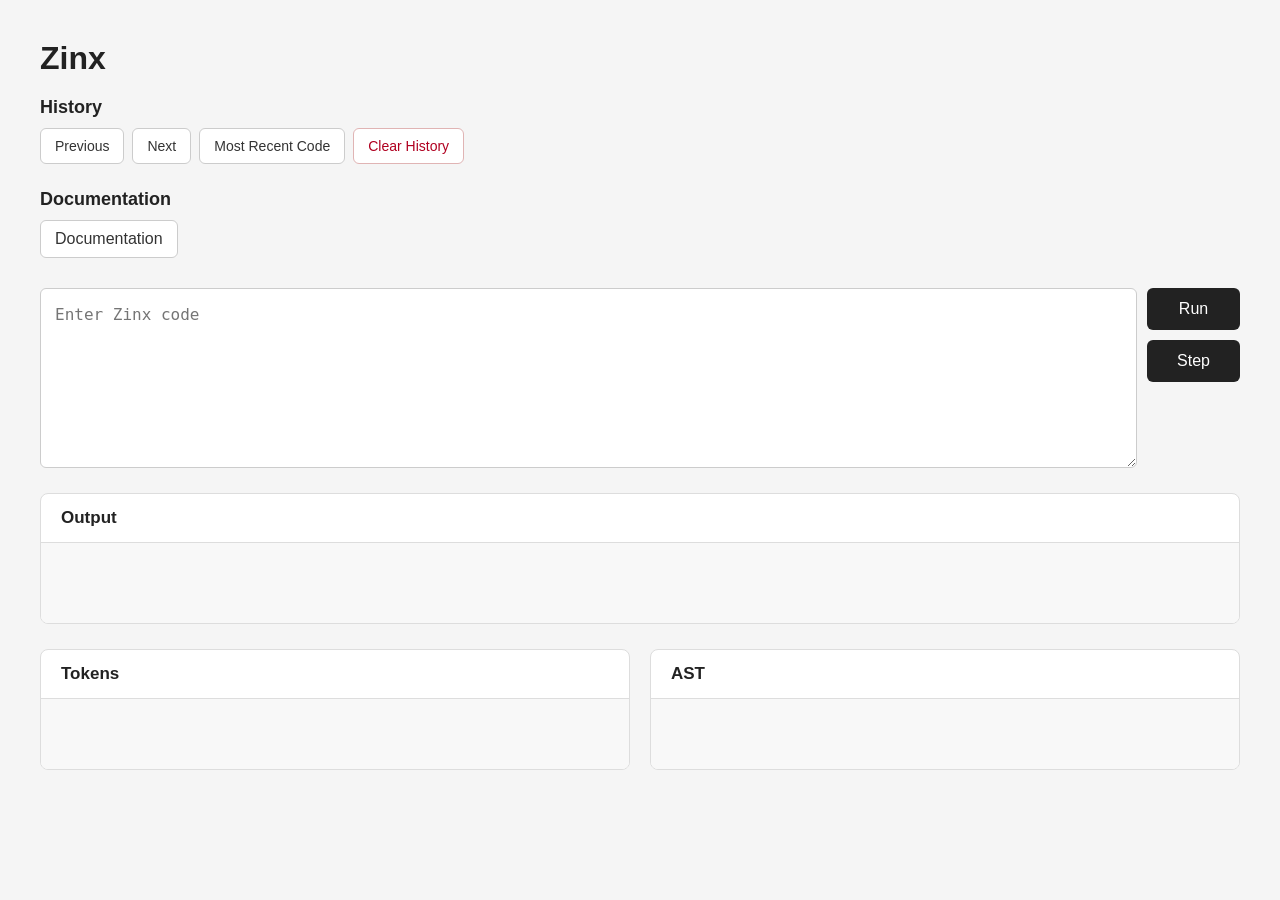
==== index.html @ 5d7acb90 "updated some ui" ====
<!DOCTYPE html>
<html lang="en">

<head>
    <meta charset="UTF-8">
    <meta name="viewport" content="width=device-width, initial-scale=1.0">
    <title>Zinx</title>

    <link rel="stylesheet" href="./style.css">
</head>

<body>

    <h1>Zinx</h1>

    <div class="toolbar-section">
        <h2>History</h2>

        <div class="history-buttons">
            <button id="prevButton">Previous</button>
            <button id="nextButton">Next</button>
            <button id="recentButton">Most Recent Code</button>
            <button id="deleteHis">Clear History</button>
        </div>
    </div>

    <div class="toolbar-section documentation-section">
        <h2>Documentation</h2>

        <a href="./docs.html" class="docs-link">
            Documentation
        </a>
    </div>
    <div class="editor">
        <textarea id="code" placeholder="Enter Zinx code"></textarea>

        <div class="editor-buttons">
            <button id="run">Run</button>
            <button id="step">Step</button>
        </div>
    </div>

    <div class="panel output-panel">
        <h2>Output</h2>
        <pre id="output"></pre>
    </div>

    <div class="debug-panels">

        <div class="panel">
            <h2>Tokens</h2>
            <pre id="tokens"></pre>
        </div>

        <div class="panel">
            <h2>AST</h2>
            <pre id="ast"></pre>
        </div>

    </div>

    </div>

    <script type="module" src="./app.js"></script>

</body>

</html>
---- style.css ----
/* 


* {
    box-sizing: border-box;
}

body {
    margin: 0;
    padding: 40px;
    font-family: Arial, sans-serif;
    background: #f5f5f5;
}

.container {
    max-width: 1200px;
    margin: 0 auto;
}

h1 {
    margin-bottom: 10px;
}

.docs-link {
    display: block;
    width: fit-content;
    margin-left: auto;
    margin-bottom: 25px;
    padding: 10px 16px;
    text-decoration: none;
    border: 1px solid #ccc;
    border-radius: 6px;
    color: #333;
    background: white;
}

.docs-link:hover {
    background: #eee;
}

.editor {
    display: flex;
    gap: 10px;
    margin-bottom: 25px;
}

#code {
    flex: 1;
    min-height: 50px;
    padding: 12px;
    font-family: monospace;
    font-size: 16px;
    border: 1px solid #ccc;
    border-radius: 6px;
}

#run {
    padding: 12px 30px;
    border: none;
    border-radius: 6px;
    cursor: pointer;
    font-size: 16px;
}

.panel {
    background: white;
    border: 1px solid #ddd;
    border-radius: 8px;
    overflow: hidden;
    margin-bottom: 20px;
}

.panel h2 {
    margin: 0;
    padding: 14px 20px;
    font-size: 17px;
    border-bottom: 1px solid #ddd;
}

.panel p,
.panel ul {
    margin: 18px 20px;
    line-height: 1.6;
}

.panel pre {
    margin: 18px 20px;
    padding: 14px;
    overflow: auto;
    font-family: monospace;
    font-size: 14px;
    line-height: 1.5;
    background: #f5f5f5;
    border-radius: 6px;
}

.output-panel {
    margin-bottom: 25px;
}

.output-panel pre {
    min-height: 60px;
}

.debug-panels {
    display: grid;
    grid-template-columns: 1fr 1fr;
    gap: 20px;
}

.docs-link + .editor {
    margin-top: 10px;
} */
* {
    box-sizing: border-box;
}

body {
    margin: 0;
    padding: 40px;
    font-family: Arial, sans-serif;
    background: #f5f5f5;
    color: #222;
}

.container {
    max-width: 1200px;
    margin: 0 auto;
}

/* ==================== HEADER ==================== */

h1 {
    margin: 0 0 20px;
    font-size: 32px;
}

/* ==================== TOOLBAR SECTIONS ==================== */

.toolbar-section {
    margin-bottom: 25px;
}

.toolbar-section h2 {
    margin: 0 0 10px;
    font-size: 18px;
    font-weight: 600;
}

.history-buttons {
    display: flex;
    gap: 8px;
    flex-wrap: wrap;
}

#prevButton,
#nextButton,
#recentButton,
#deleteHis {
    padding: 9px 14px;

    border: 1px solid #ccc;
    border-radius: 6px;

    background: white;
    color: #333;

    cursor: pointer;
    font-size: 14px;
}

#prevButton:hover,
#nextButton:hover,
#recentButton:hover,
#deleteHis:hover {
    background: #eee;
}

/* Clear history */

#deleteHis {
    color: #b00020;
    border-color: #e0b4b4;
}

#deleteHis:hover {
    background: #fff0f0;
}

/* ==================== DOCUMENTATION ==================== */

.documentation-section {
    padding-bottom: 5px;
}

.docs-link {
    display: inline-block;

    padding: 9px 14px;

    text-decoration: none;
    color: #333;

    background: white;
    border: 1px solid #ccc;
    border-radius: 6px;
}

.docs-link:hover {
    background: #eee;
}

/* ==================== EDITOR ==================== */

.editor {
    display: flex;
    gap: 10px;
    margin-bottom: 25px;
}

#code {
    flex: 1;

    min-height: 180px;
    resize: vertical;

    padding: 14px;

    font-family: monospace;
    font-size: 16px;
    line-height: 1.5;

    border: 1px solid #ccc;
    border-radius: 6px;

    background: white;
    color: #222;
}

#code:focus {
    outline: none;
    border-color: #888;
}
.editor-buttons {
    display: flex;
    flex-direction: column;
    gap: 10px;
    align-self: flex-start;
}

#run,
#step {
    padding: 12px 30px;

    border: none;
    border-radius: 6px;

    background: #222;
    color: white;

    cursor: pointer;
    font-size: 16px;
}

#run:hover,
#step:hover {
    background: #444;
}

/* ==================== PANELS ==================== */

.panel {
    background: white;

    border: 1px solid #ddd;
    border-radius: 8px;

    overflow: hidden;

    margin-bottom: 20px;
}

.panel h2 {
    margin: 0;

    padding: 14px 20px;

    font-size: 17px;
    font-weight: 600;

    border-bottom: 1px solid #ddd;
}

.panel pre {
    margin: 0;

    padding: 18px 20px;

    min-height: 70px;

    overflow: auto;

    font-family: monospace;
    font-size: 14px;
    line-height: 1.5;

    background: #f8f8f8;

    white-space: pre-wrap;
    overflow-wrap: break-word;
}

/* ==================== OUTPUT ==================== */

.output-panel {
    margin-bottom: 25px;
}

.output-panel pre {
    min-height: 80px;
}

/* ==================== TOKENS / AST ==================== */

.debug-panels {
    display: grid;

    grid-template-columns: 1fr 1fr;

    gap: 20px;
}

/* ==================== MOBILE ==================== */

@media (max-width: 700px) {

    body {
        padding: 20px;
    }

    .container {
        width: 100%;
    }

    .editor {
        flex-direction: column;
    }

    #code {
        min-height: 200px;
        width: 100%;
    }

    #run {
        width: 100%;
    }

    .debug-panels {
        grid-template-columns: 1fr;
    }

    #prevButton,
    #recentButton,
    #deleteHis {
        margin-bottom: 8px;
    }
}
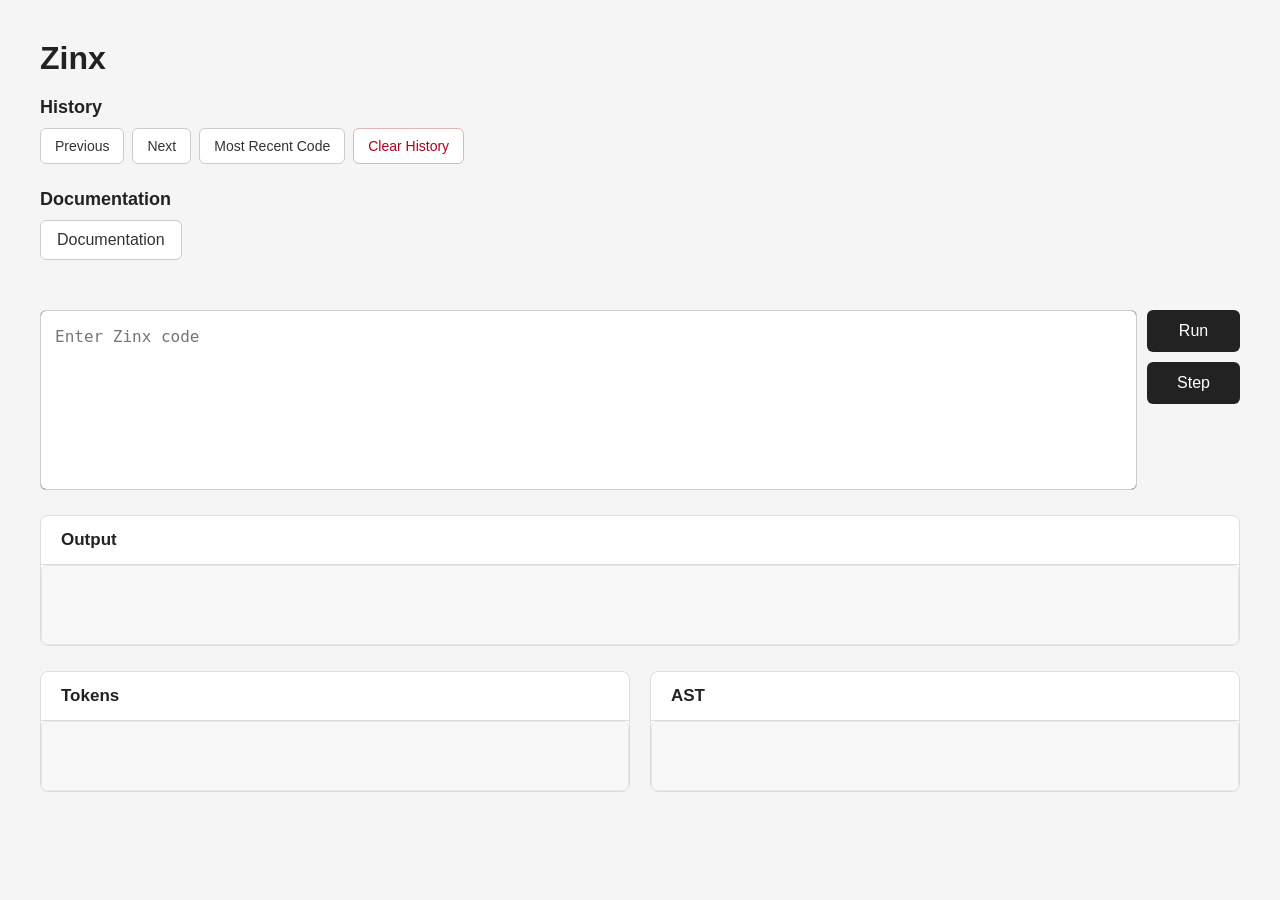
==== commit d4490135: "added syntax highlighting" ====
--- a/index.html
+++ b/index.html
@@ -31,13 +31,29 @@
             Documentation
         </a>
     </div>
-    <div class="editor">
+    <!-- <div class="editor">
         <textarea id="code" placeholder="Enter Zinx code"></textarea>
 
         <div class="editor-buttons">
             <button id="run">Run</button>
             <button id="step">Step</button>
         </div>
+    </div> -->
+    <div class="editor">
+
+        <div class="code-editor">
+
+            <pre id="highlightedCode"></pre>
+
+            <textarea id="code" spellcheck="false" placeholder="Enter Zinx code"></textarea>
+
+        </div>
+
+        <div class="editor-buttons">
+            <button id="run">Run</button>
+            <button id="step">Step</button>
+        </div>
+
     </div>
 
     <div class="panel output-panel">
--- a/style.css
+++ b/style.css
@@ -1,116 +1,3 @@
-/* 
-
-
-* {
-    box-sizing: border-box;
-}
-
-body {
-    margin: 0;
-    padding: 40px;
-    font-family: Arial, sans-serif;
-    background: #f5f5f5;
-}
-
-.container {
-    max-width: 1200px;
-    margin: 0 auto;
-}
-
-h1 {
-    margin-bottom: 10px;
-}
-
-.docs-link {
-    display: block;
-    width: fit-content;
-    margin-left: auto;
-    margin-bottom: 25px;
-    padding: 10px 16px;
-    text-decoration: none;
-    border: 1px solid #ccc;
-    border-radius: 6px;
-    color: #333;
-    background: white;
-}
-
-.docs-link:hover {
-    background: #eee;
-}
-
-.editor {
-    display: flex;
-    gap: 10px;
-    margin-bottom: 25px;
-}
-
-#code {
-    flex: 1;
-    min-height: 50px;
-    padding: 12px;
-    font-family: monospace;
-    font-size: 16px;
-    border: 1px solid #ccc;
-    border-radius: 6px;
-}
-
-#run {
-    padding: 12px 30px;
-    border: none;
-    border-radius: 6px;
-    cursor: pointer;
-    font-size: 16px;
-}
-
-.panel {
-    background: white;
-    border: 1px solid #ddd;
-    border-radius: 8px;
-    overflow: hidden;
-    margin-bottom: 20px;
-}
-
-.panel h2 {
-    margin: 0;
-    padding: 14px 20px;
-    font-size: 17px;
-    border-bottom: 1px solid #ddd;
-}
-
-.panel p,
-.panel ul {
-    margin: 18px 20px;
-    line-height: 1.6;
-}
-
-.panel pre {
-    margin: 18px 20px;
-    padding: 14px;
-    overflow: auto;
-    font-family: monospace;
-    font-size: 14px;
-    line-height: 1.5;
-    background: #f5f5f5;
-    border-radius: 6px;
-}
-
-.output-panel {
-    margin-bottom: 25px;
-}
-
-.output-panel pre {
-    min-height: 60px;
-}
-
-.debug-panels {
-    display: grid;
-    grid-template-columns: 1fr 1fr;
-    gap: 20px;
-}
-
-.docs-link + .editor {
-    margin-top: 10px;
-} */
 * {
     box-sizing: border-box;
 }
@@ -176,8 +63,6 @@
     background: #eee;
 }
 
-/* Clear history */
-
 #deleteHis {
     color: #b00020;
     border-color: #e0b4b4;
@@ -189,14 +74,11 @@
 
 /* ==================== DOCUMENTATION ==================== */
 
-.documentation-section {
-    padding-bottom: 5px;
-}
-
 .docs-link {
     display: inline-block;
 
-    padding: 9px 14px;
+    padding: 10px 16px;
+    margin-bottom: 25px;
 
     text-decoration: none;
     color: #333;
@@ -208,6 +90,90 @@
 
 .docs-link:hover {
     background: #eee;
+}
+
+/* ==================== PANELS ==================== */
+
+.panel {
+    background: white;
+
+    border: 1px solid #ddd;
+    border-radius: 8px;
+
+    overflow: hidden;
+
+    margin-bottom: 25px;
+}
+
+.panel h2 {
+    margin: 0;
+
+    padding: 16px 24px;
+
+    font-size: 20px;
+    font-weight: 600;
+
+    border-bottom: 1px solid #ddd;
+}
+
+.panel h3 {
+    margin: 24px 28px 12px;
+
+    font-size: 17px;
+    font-weight: 600;
+}
+
+.panel p,
+.panel ul {
+    margin: 18px 28px;
+
+    line-height: 1.7;
+}
+
+.panel ul {
+    padding-left: 24px;
+}
+
+/* ==================== CODE EXAMPLES ==================== */
+
+.panel pre {
+    margin: 18px 28px;
+
+    padding: 16px 18px;
+
+    overflow-x: auto;
+
+    font-family: monospace;
+    font-size: 14px;
+    line-height: 1.7;
+
+    background: #f5f5f5;
+
+    border: 1px solid #e5e5e5;
+    border-radius: 6px;
+
+    white-space: pre-wrap;
+    overflow-wrap: break-word;
+}
+
+.panel code {
+    padding: 2px 5px;
+
+    font-family: monospace;
+    font-size: 0.95em;
+
+    background: #f0f0f0;
+
+    border-radius: 4px;
+}
+
+.panel pre code {
+    padding: 0;
+    background: transparent;
+}
+
+.panel pre:last-child {
+    white-space: pre;
 }
 
 /* ==================== EDITOR ==================== */
@@ -218,33 +184,123 @@
     margin-bottom: 25px;
 }
 
+/*
+    This is the actual editor area.
+
+    highlightedCode sits underneath.
+    textarea sits on top and handles typing.
+*/
+
+.code-editor {
+    position: relative;
+
+    flex: 1;
+
+    min-height: 180px;
+
+    overflow: hidden;
+
+    border: 1px solid #ccc;
+    border-radius: 6px;
+
+    background: #111;
+}
+
+#highlightedCode,
 #code {
-    flex: 1;
-
-    min-height: 180px;
-    resize: vertical;
-
+    position: absolute;
+
+    top: 0;
+    left: 0;
+
+    width: 100%;
+    height: 100%;
+
+    margin: 0;
     padding: 14px;
+
+    box-sizing: border-box;
 
     font-family: monospace;
     font-size: 16px;
     line-height: 1.5;
 
-    border: 1px solid #ccc;
-    border-radius: 6px;
+    white-space: pre-wrap;
+    overflow: auto;
+}
+
+/* Highlighted code underneath */
+
+#highlightedCode {
+    pointer-events: none;
+
+    color: #222;
 
     background: white;
-    color: #222;
-}
-
-#code:focus {
+}
+
+/* Actual textarea */
+
+#code {
+    resize: none;
+
+    border: none;
     outline: none;
+
+    background: transparent;
+
+    /*
+        Hide the textarea's text because
+        highlightedCode is displaying it.
+    */
+    color: transparent;
+
+    /*
+        Keep the cursor visible.
+    */
+    caret-color: #222;
+}
+
+#code::selection {
+    background: rgba(100, 150, 255, 0.3);
+}
+
+.code-editor:focus-within {
     border-color: #888;
 }
+
+/* ==================== SYNTAX HIGHLIGHTING ==================== */
+
+.keyword {
+    color: #8a2be2;
+    font-weight: 600;
+}
+
+.boolean {
+    color: #c05a00;
+}
+
+.operator {
+    color: #008000;
+}
+
+.number {
+    color: #0066cc;
+}
+
+.bracket {
+    color: #555;
+}
+
+/* ==================== EDITOR BUTTONS ==================== */
+
 .editor-buttons {
     display: flex;
+
     flex-direction: column;
+
     gap: 10px;
+
     align-self: flex-start;
 }
 
@@ -259,6 +315,7 @@
     color: white;
 
     cursor: pointer;
+
     font-size: 16px;
 }
 
@@ -346,12 +403,13 @@
         flex-direction: column;
     }
 
-    #code {
+    .code-editor {
         min-height: 200px;
         width: 100%;
     }
 
-    #run {
+    #run,
+    #step {
         width: 100%;
     }
 
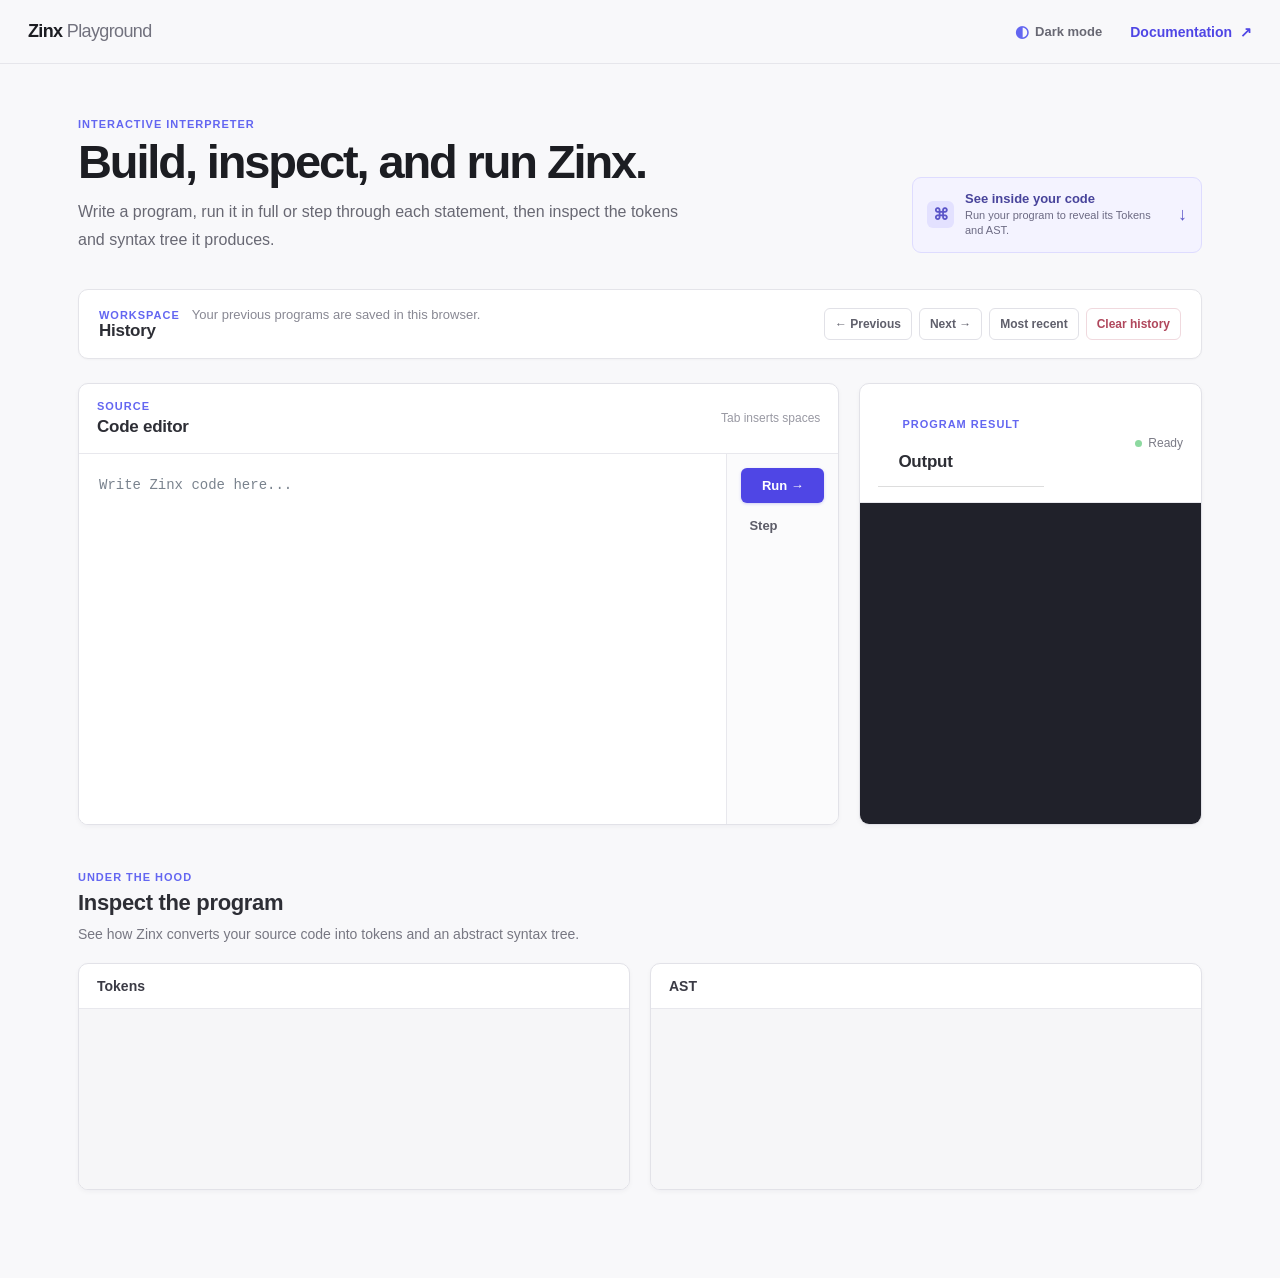
==== commit b5261cd3: "css changes" ====
--- a/index.html
+++ b/index.html
@@ -1,84 +1,106 @@
 <!DOCTYPE html>
 <html lang="en">
-
 <head>
     <meta charset="UTF-8">
     <meta name="viewport" content="width=device-width, initial-scale=1.0">
-    <title>Zinx</title>
-
+    <title>Zinx Playground</title>
     <link rel="stylesheet" href="./style.css">
 </head>
+<body class="app-page">
+    <header class="app-header">
+        <a class="app-brand" href="./index.html" aria-label="Zinx playground home">Zinx <span>Playground</span></a>
+        <div class="app-header-actions">
+            <button id="themeToggle" class="theme-toggle" type="button" aria-pressed="false">
+                <span class="theme-toggle-icon" aria-hidden="true">◐</span>
+                <span class="theme-toggle-label">Dark mode</span>
+            </button>
+            <a href="./docs.html" class="app-docs-link">Documentation <span aria-hidden="true">↗</span></a>
+        </div>
+    </header>
 
-<body>
+    <main class="app-shell">
+        <section class="app-intro">
+            <div>
+                <p class="app-kicker">Interactive interpreter</p>
+                <h1>Build, inspect, and run Zinx.</h1>
+                <p>Write a program, run it in full or step through each statement, then inspect the tokens and syntax tree it produces.</p>
+            </div>
+            <a class="app-top-insight" href="#inspect-title">
+                <span class="app-top-insight-icon" aria-hidden="true">⌘</span>
+                <span><strong>See inside your code</strong><small>Run your program to reveal its Tokens and AST.</small></span>
+                <span class="app-top-insight-arrow" aria-hidden="true">↓</span>
+            </a>
+        </section>
 
-    <h1>Zinx</h1>
+        <section class="app-history" aria-labelledby="history-title">
+            <div class="app-history-heading">
+                <div>
+                    <p class="app-section-eyebrow">Workspace</p>
+                    <h2 id="history-title">History</h2>
+                </div>
+                <p>Your previous programs are saved in this browser.</p>
+            </div>
+            <div class="history-buttons">
+                <button id="prevButton">← Previous</button>
+                <button id="nextButton">Next →</button>
+                <button id="recentButton">Most recent</button>
+                <button id="deleteHis">Clear history</button>
+            </div>
+        </section>
 
-    <div class="toolbar-section">
-        <h2>History</h2>
+        <div class="app-workspace">
+            <section class="app-editor-panel" aria-labelledby="editor-title">
+                <div class="app-panel-heading">
+                    <div>
+                        <p class="app-section-eyebrow">Source</p>
+                        <h2 id="editor-title">Code editor</h2>
+                    </div>
+                    <span class="app-editor-hint">Tab inserts spaces</span>
+                </div>
+                <div class="editor">
+                    <div class="code-editor">
+                        <pre id="highlightedCode" aria-hidden="true"></pre>
+                        <textarea id="code" spellcheck="false" placeholder="Write Zinx code here..."></textarea>
+                    </div>
+                    <div class="editor-buttons">
+                        <button id="run">Run <span aria-hidden="true">→</span></button>
+                        <button id="step">Step</button>
+                    </div>
+                </div>
+            </section>
 
-        <div class="history-buttons">
-            <button id="prevButton">Previous</button>
-            <button id="nextButton">Next</button>
-            <button id="recentButton">Most Recent Code</button>
-            <button id="deleteHis">Clear History</button>
-        </div>
-    </div>
-
-    <div class="toolbar-section documentation-section">
-        <h2>Documentation</h2>
-
-        <a href="./docs.html" class="docs-link">
-            Documentation
-        </a>
-    </div>
-    <!-- <div class="editor">
-        <textarea id="code" placeholder="Enter Zinx code"></textarea>
-
-        <div class="editor-buttons">
-            <button id="run">Run</button>
-            <button id="step">Step</button>
-        </div>
-    </div> -->
-    <div class="editor">
-
-        <div class="code-editor">
-
-            <pre id="highlightedCode"></pre>
-
-            <textarea id="code" spellcheck="false" placeholder="Enter Zinx code"></textarea>
-
+            <section class="panel output-panel" aria-labelledby="output-title">
+                <div class="app-panel-heading">
+                    <div>
+                        <p class="app-section-eyebrow">Program result</p>
+                        <h2 id="output-title">Output</h2>
+                    </div>
+                    <span class="app-status-dot">Ready</span>
+                </div>
+                <pre id="output" aria-live="polite"></pre>
+            </section>
         </div>
 
-        <div class="editor-buttons">
-            <button id="run">Run</button>
-            <button id="step">Step</button>
-        </div>
+        <section class="app-inspect" aria-labelledby="inspect-title">
+            <div class="app-inspect-heading">
+                <p class="app-section-eyebrow">Under the hood</p>
+                <h2 id="inspect-title">Inspect the program</h2>
+                <p>See how Zinx converts your source code into tokens and an abstract syntax tree.</p>
+            </div>
+            <div class="debug-panels">
+                <div class="panel">
+                    <h2>Tokens</h2>
+                    <pre id="tokens"></pre>
+                </div>
+                <div class="panel">
+                    <h2>AST</h2>
+                    <pre id="ast"></pre>
+                </div>
+            </div>
+        </section>
+    </main>
 
-    </div>
-
-    <div class="panel output-panel">
-        <h2>Output</h2>
-        <pre id="output"></pre>
-    </div>
-
-    <div class="debug-panels">
-
-        <div class="panel">
-            <h2>Tokens</h2>
-            <pre id="tokens"></pre>
-        </div>
-
-        <div class="panel">
-            <h2>AST</h2>
-            <pre id="ast"></pre>
-        </div>
-
-    </div>
-
-    </div>
-
+    <script src="./theme.js"></script>
     <script type="module" src="./app.js"></script>
-
 </body>
-
-</html>+</html>
--- a/style.css
+++ b/style.css
@@ -3,11 +3,14 @@
 }
 
 body {
-    margin: 0;
-    padding: 40px;
+    max-width: 1200px;
+    margin: 0 auto;
+    padding: 36px 32px 48px;
+
     font-family: Arial, sans-serif;
-    background: #f5f5f5;
-    color: #222;
+
+    background: #f6f7f9;
+    color: #20242a;
 }
 
 .container {
@@ -18,18 +21,22 @@
 /* ==================== HEADER ==================== */
 
 h1 {
-    margin: 0 0 20px;
+    margin: 0 0 24px;
+
     font-size: 32px;
-}
-
-/* ==================== TOOLBAR SECTIONS ==================== */
+    font-weight: 700;
+    letter-spacing: -0.02em;
+}
+
+/* ==================== TOOLBAR ==================== */
 
 .toolbar-section {
-    margin-bottom: 25px;
+    margin-bottom: 24px;
 }
 
 .toolbar-section h2 {
     margin: 0 0 10px;
+
     font-size: 18px;
     font-weight: 600;
 }
@@ -54,6 +61,8 @@
 
     cursor: pointer;
     font-size: 14px;
+
+    transition: background 0.15s ease;
 }
 
 #prevButton:hover,
@@ -84,127 +93,70 @@
     color: #333;
 
     background: white;
+
     border: 1px solid #ccc;
     border-radius: 6px;
+
+    transition: background 0.15s ease;
 }
 
 .docs-link:hover {
     background: #eee;
 }
 
-/* ==================== PANELS ==================== */
-
-.panel {
-    background: white;
-
-    border: 1px solid #ddd;
-    border-radius: 8px;
-
-    overflow: hidden;
-
-    margin-bottom: 25px;
-}
-
-.panel h2 {
-    margin: 0;
-
-    padding: 16px 24px;
-
-    font-size: 20px;
-    font-weight: 600;
-
-    border-bottom: 1px solid #ddd;
-}
-
-.panel h3 {
-    margin: 24px 28px 12px;
-
-    font-size: 17px;
-    font-weight: 600;
-}
-
-.panel p,
-.panel ul {
-    margin: 18px 28px;
-
-    line-height: 1.7;
-}
-
-.panel ul {
-    padding-left: 24px;
-}
-
-/* ==================== CODE EXAMPLES ==================== */
-
-.panel pre {
-    margin: 18px 28px;
-
-    padding: 16px 18px;
-
-    overflow-x: auto;
-
-    font-family: monospace;
-    font-size: 14px;
-    line-height: 1.7;
-
-    background: #f5f5f5;
-
-    border: 1px solid #e5e5e5;
-    border-radius: 6px;
-
-    white-space: pre-wrap;
-    overflow-wrap: break-word;
-}
-
-.panel code {
-    padding: 2px 5px;
-
-    font-family: monospace;
-    font-size: 0.95em;
-
-    background: #f0f0f0;
-
-    border-radius: 4px;
-}
-
-.panel pre code {
-    padding: 0;
-    background: transparent;
-}
-
-.panel pre:last-child {
-    white-space: pre;
-}
-
 /* ==================== EDITOR ==================== */
 
 .editor {
     display: flex;
-    gap: 10px;
+
+    gap: 12px;
+
     margin-bottom: 25px;
 }
-
-/*
-    This is the actual editor area.
-
-    highlightedCode sits underneath.
-    textarea sits on top and handles typing.
-*/
 
 .code-editor {
     position: relative;
 
     flex: 1;
-
-    min-height: 180px;
+    min-width: 0;
+
+    height: 300px;
+    min-height: 220px;
 
     overflow: hidden;
 
-    border: 1px solid #ccc;
-    border-radius: 6px;
-
-    background: #111;
-}
+    background: white;
+
+    border: 1px solid #cfd5dc;
+    border-radius: 8px;
+
+    box-shadow: 0 1px 2px rgba(24, 33, 43, 0.05);
+
+    transition:
+        border-color 0.15s ease,
+        box-shadow 0.15s ease;
+}
+
+.code-editor:focus-within {
+    border-color: #888;
+
+    box-shadow:
+        0 0 0 2px rgba(0, 0, 0, 0.05);
+}
+
+/*
+    Both layers must have identical:
+    - position
+    - dimensions
+    - padding
+    - font
+    - font size
+    - line height
+    - whitespace behavior
+
+    This keeps the highlighted text aligned
+    with the real textarea.
+*/
 
 #highlightedCode,
 #code {
@@ -219,77 +171,124 @@
     margin: 0;
     padding: 14px;
 
+    border: 0;
+
     box-sizing: border-box;
 
-    font-family: monospace;
-    font-size: 16px;
-    line-height: 1.5;
+    font-family:
+        "SFMono-Regular",
+        Consolas,
+        "Liberation Mono",
+        Menlo,
+        monospace;
+
+    font-size: 15px;
+
+    line-height: 1.6;
 
     white-space: pre-wrap;
+    overflow-wrap: break-word;
+    tab-size: 4;
+    scrollbar-gutter: stable;
+}
+
+/* ==================== HIGHLIGHTED CODE ==================== */
+
+/*
+    This is the visual layer.
+
+    It shows the syntax-highlighted version
+    of whatever the user typed.
+*/
+
+#highlightedCode {
+    z-index: 1;
+
+    /* It only follows the textarea's scroll position through JavaScript. */
+    overflow: hidden;
+
+    pointer-events: none;
+
+    background: white;
+
+    color: #222;
+}
+
+/* ==================== REAL TEXTAREA ==================== */
+
+/*
+    This is the actual input element.
+
+    It sits above the highlighted layer.
+*/
+
+#code {
+    z-index: 2;
+
+    resize: none;
+
+    /*
+        The textarea is the ONLY scrolling layer.
+    */
+
     overflow: auto;
-}
-
-/* Highlighted code underneath */
-
-#highlightedCode {
-    pointer-events: none;
-
-    color: #222;
-
-    background: white;
-}
-
-/* Actual textarea */
-
-#code {
-    resize: none;
-
-    border: none;
+
     outline: none;
 
     background: transparent;
 
     /*
-        Hide the textarea's text because
-        highlightedCode is displaying it.
+        The textarea receives all editing input, but its text stays transparent
+        so it does not cover the syntax-highlighted text in the layer below.
     */
+
     color: transparent;
 
     /*
         Keep the cursor visible.
     */
+
     caret-color: #222;
 }
+
+/* Keep the empty editor discoverable while typed text stays transparent. */
+#code::placeholder {
+    color: #7a838e;
+    opacity: 1;
+}
+
+/*
+    Highlight selected text.
+*/
 
 #code::selection {
     background: rgba(100, 150, 255, 0.3);
 }
 
-.code-editor:focus-within {
-    border-color: #888;
-}
-
 /* ==================== SYNTAX HIGHLIGHTING ==================== */
 
 .keyword {
-    color: #8a2be2;
-    font-weight: 600;
+    color: #7c3aed;
 }
 
 .boolean {
-    color: #c05a00;
+    color: #c2410c;
+}
+
+.string {
+    color: #b45309;
 }
 
 .operator {
-    color: #008000;
+    color: #15803d;
 }
 
 .number {
-    color: #0066cc;
+    color: #2563eb;
 }
 
 .bracket {
-    color: #555;
+    color: #666;
 }
 
 /* ==================== EDITOR BUTTONS ==================== */
@@ -306,7 +305,7 @@
 
 #run,
 #step {
-    padding: 12px 30px;
+    padding: 11px 28px;
 
     border: none;
     border-radius: 6px;
@@ -316,7 +315,12 @@
 
     cursor: pointer;
 
-    font-size: 16px;
+    font-size: 15px;
+    font-weight: 500;
+
+    transition:
+        background 0.15s ease,
+        transform 0.05s ease;
 }
 
 #run:hover,
@@ -324,17 +328,24 @@
     background: #444;
 }
 
+#run:active,
+#step:active {
+    transform: translateY(1px);
+}
+
 /* ==================== PANELS ==================== */
 
 .panel {
+    margin-bottom: 25px;
+
+    overflow: hidden;
+
     background: white;
 
-    border: 1px solid #ddd;
+    border: 1px solid #d9dee5;
     border-radius: 8px;
 
-    overflow: hidden;
-
-    margin-bottom: 20px;
+    box-shadow: 0 1px 2px rgba(24, 33, 43, 0.04);
 }
 
 .panel h2 {
@@ -348,6 +359,26 @@
     border-bottom: 1px solid #ddd;
 }
 
+.panel h3 {
+    margin: 22px 24px 10px;
+
+    font-size: 16px;
+    font-weight: 600;
+}
+
+.panel p,
+.panel ul {
+    margin: 16px 24px;
+
+    line-height: 1.7;
+}
+
+.panel ul {
+    padding-left: 24px;
+}
+
+/* ==================== PANEL CODE ==================== */
+
 .panel pre {
     margin: 0;
 
@@ -358,13 +389,34 @@
     overflow: auto;
 
     font-family: monospace;
+
     font-size: 14px;
+
     line-height: 1.5;
 
     background: #f8f8f8;
 
     white-space: pre-wrap;
+
     overflow-wrap: break-word;
+}
+
+.panel code {
+    padding: 2px 5px;
+
+    font-family: monospace;
+
+    font-size: 0.95em;
+
+    background: #f0f0f0;
+
+    border-radius: 4px;
+}
+
+.panel pre code {
+    padding: 0;
+
+    background: transparent;
 }
 
 /* ==================== OUTPUT ==================== */
@@ -375,6 +427,8 @@
 
 .output-panel pre {
     min-height: 80px;
+    max-height: 260px;
+    overflow-y: auto;
 }
 
 /* ==================== TOKENS / AST ==================== */
@@ -389,37 +443,339 @@
 
 /* ==================== MOBILE ==================== */
 
-@media (max-width: 700px) {
+@media (max-width: 860px) {
 
     body {
-        padding: 20px;
+        padding: 24px 20px 36px;
     }
 
     .container {
         width: 100%;
     }
 
+    /* ---------- Editor ---------- */
+
     .editor {
         flex-direction: column;
     }
 
     .code-editor {
-        min-height: 200px;
+        width: 100%;
+        height: clamp(220px, 42vh, 280px);
+        min-height: 220px;
+    }
+
+    /* ---------- Buttons ---------- */
+
+    .editor-buttons {
+        flex-direction: row;
+
         width: 100%;
     }
 
     #run,
     #step {
-        width: 100%;
-    }
+        flex: 1;
+    }
+
+    /* ---------- Debug panels ---------- */
 
     .debug-panels {
         grid-template-columns: 1fr;
     }
 
+    /* ---------- History ---------- */
+
     #prevButton,
+    #nextButton,
     #recentButton,
     #deleteHis {
         margin-bottom: 8px;
     }
-}+}
+
+@media (max-width: 480px) {
+
+    body {
+        padding: 20px 16px 28px;
+    }
+
+    h1 {
+        font-size: 28px;
+    }
+
+    .history-buttons > * {
+        flex: 1 1 calc(50% - 8px);
+    }
+
+    .code-editor {
+        height: 220px;
+    }
+}
+
+/* ==================== DOCUMENTATION PAGE ==================== */
+
+.docs-page { max-width: none; min-height: 100vh; padding: 0; background: #fbfbfc; color: #24262c; }
+.docs-header { position: sticky; top: 0; z-index: 10; display: flex; align-items: center; justify-content: space-between; height: 64px; padding: 0 max(28px, calc((100vw - 1280px) / 2)); border-bottom: 1px solid #e7e7eb; background: rgba(251, 251, 252, .94); backdrop-filter: blur(12px); }
+.docs-brand, .docs-back { text-decoration: none; }
+.docs-brand { color: #16171a; font-weight: 750; font-size: 18px; letter-spacing: -.03em; }
+.docs-brand span { color: #71717a; font-weight: 500; }
+.docs-back { color: #4f46e5; font-size: 14px; font-weight: 650; }
+.docs-back span { margin-left: 4px; }
+.docs-layout { display: grid; grid-template-columns: 235px minmax(0, 760px); gap: 74px; max-width: 1080px; margin: 0 auto; padding: 54px 28px 96px; }
+.docs-sidebar { position: sticky; top: 94px; align-self: start; }
+.docs-nav-label { margin: 0 0 8px; color: #a1a1aa; font-size: 11px; font-weight: 700; letter-spacing: .08em; text-transform: uppercase; }
+.docs-nav { display: grid; gap: 2px; margin: 0 0 27px; }
+.docs-nav a { padding: 7px 10px; border-radius: 6px; color: #62626e; text-decoration: none; font-size: 14px; }
+.docs-nav a:hover { color: #3730a3; background: #f0f0ff; }
+.docs-content { min-width: 0; }
+.docs-hero { padding: 12px 0 58px; border-bottom: 1px solid #e7e7eb; }
+.docs-kicker, .docs-section-heading > p { margin: 0; color: #6366f1; font-size: 12px; font-weight: 750; letter-spacing: .08em; text-transform: uppercase; }
+.docs-hero h1 { max-width: 600px; margin: 12px 0 18px; color: #19191d; font-size: clamp(37px, 5vw, 52px); line-height: 1.08; letter-spacing: -.045em; }
+.docs-hero > p:not(.docs-kicker) { max-width: 630px; margin: 0; color: #62626e; font-size: 17px; line-height: 1.7; }
+.docs-actions { display: flex; flex-wrap: wrap; gap: 12px; margin-top: 28px; }
+.docs-primary-action, .docs-secondary-action { padding: 10px 15px; border-radius: 7px; font-size: 14px; font-weight: 650; text-decoration: none; }
+.docs-primary-action { background: #4f46e5; color: #fff; box-shadow: 0 2px 5px rgba(79, 70, 229, .22); }
+.docs-primary-action:hover { background: #4338ca; }
+.docs-secondary-action { border: 1px solid #dedee5; color: #4b4b55; background: white; }
+.docs-secondary-action:hover { background: #f6f6f8; }
+.docs-section { padding: 55px 0; border-bottom: 1px solid #e7e7eb; scroll-margin-top: 84px; }
+.docs-section-heading { display: grid; grid-template-columns: 36px 1fr; gap: 12px; margin-bottom: 24px; }
+.docs-section-heading h2 { margin: -5px 0 8px; color: #202126; font-size: 26px; line-height: 1.2; letter-spacing: -.025em; }
+.docs-section-heading div > p, .docs-section > p { margin: 0; color: #62626e; line-height: 1.7; }
+.docs-section > p { margin-top: 20px; }
+.docs-section code { padding: 2px 5px; border-radius: 4px; background: #f0f0f3; color: #383842; font-family: "SFMono-Regular", Consolas, monospace; font-size: .9em; }
+.docs-example { overflow: hidden; border: 1px solid #e3e3e8; border-radius: 9px; background: #20212a; box-shadow: 0 2px 5px rgba(30, 30, 38, .06); }
+.docs-example-label { padding: 9px 14px; border-bottom: 1px solid #363742; color: #aaaab8; font: 700 11px/1 Arial, sans-serif; letter-spacing: .08em; text-transform: uppercase; }
+.docs-example pre { margin: 0; padding: 18px; overflow-x: auto; color: #e8e8ee; font: 14px/1.65 "SFMono-Regular", Consolas, monospace; }
+.docs-example pre code { padding: 0; background: transparent; color: inherit; font-size: inherit; }
+.docs-result { display: grid; gap: 7px; padding: 12px 18px; border-top: 1px solid #363742; background: #292a34; }
+.docs-result span { color: #aaaab8; font-size: 11px; font-weight: 700; letter-spacing: .08em; text-transform: uppercase; }
+.docs-result code { padding: 0; background: none; color: #b9f5cb; font: 14px/1.55 "SFMono-Regular", Consolas, monospace; white-space: pre-wrap; }
+.docs-table-wrap { overflow-x: auto; border: 1px solid #e2e2e7; border-radius: 8px; }
+.docs-table { width: 100%; border-collapse: collapse; font-size: 14px; }
+.docs-table th, .docs-table td { padding: 13px 15px; border-bottom: 1px solid #e7e7eb; text-align: left; vertical-align: top; line-height: 1.5; }
+.docs-table th { color: #595965; background: #f7f7f9; font-size: 12px; font-weight: 700; }
+.docs-table td { color: #62626e; }
+.docs-table td:first-child { color: #2f3037; font-weight: 650; }
+.docs-table tr:last-child td { border-bottom: 0; }
+.docs-callout { display: flex; gap: 12px; margin: 0 0 20px; padding: 13px 15px; border: 1px solid #dcdafe; border-radius: 8px; background: #f6f5ff; color: #5b5a74; font-size: 14px; line-height: 1.55; }
+.docs-callout strong { flex: none; color: #4f46a5; }
+.docs-error-grid, .docs-status-grid { display: grid; grid-template-columns: 1fr 1fr; gap: 16px; }
+.docs-error-grid > div, .docs-status-grid > div { padding: 18px; border: 1px solid #e3e3e8; border-radius: 8px; background: #fff; }
+.docs-error-grid h3, .docs-status-grid h3 { margin: 0 0 12px; color: #30303a; font-size: 14px; }
+.docs-error-grid pre { margin: 0; padding: 10px; overflow: auto; border-radius: 5px; background: #f5f5f7; }
+.docs-error-grid pre code { padding: 0; background: none; }
+.docs-error-grid p { margin: 10px 0 0; color: #777782; font-size: 13px; line-height: 1.55; }
+.docs-checklist, .docs-status-grid ul { margin: 0; padding-left: 20px; color: #5f5f6a; line-height: 1.85; }
+.docs-checklist li::marker, .docs-status-grid li::marker { color: #6366f1; }
+
+@media (max-width: 800px) {
+    .docs-header { padding: 0 20px; }
+    .docs-layout { display: block; padding: 36px 20px 70px; }
+    .docs-sidebar { position: static; display: flex; gap: 9px; margin: 0 0 38px; overflow-x: auto; padding-bottom: 8px; }
+    .docs-nav-label { display: none; }
+    .docs-nav { display: flex; flex: none; gap: 5px; margin: 0; }
+    .docs-nav a { white-space: nowrap; border: 1px solid #e5e5e9; background: #fff; }
+    .docs-hero { padding-top: 0; }
+}
+
+@media (max-width: 520px) {
+    .docs-header { height: 58px; }
+    .docs-back { font-size: 13px; }
+    .docs-layout { padding: 30px 16px 54px; }
+    .docs-hero { padding-bottom: 44px; }
+    .docs-hero h1 { font-size: 36px; }
+    .docs-section { padding: 42px 0; }
+    .docs-section-heading { grid-template-columns: 27px 1fr; gap: 8px; }
+    .docs-section-heading h2 { font-size: 23px; }
+    .docs-error-grid, .docs-status-grid { grid-template-columns: 1fr; }
+    .docs-callout { display: block; }
+    .docs-callout strong { display: block; margin-bottom: 4px; }
+}
+
+/* ==================== PLAYGROUND PAGE ==================== */
+
+.app-page { max-width: none; min-height: 100vh; margin: 0; padding: 0; background: #f8f8fa; color: #24252b; }
+.app-header { position: sticky; top: 0; z-index: 10; display: flex; align-items: center; justify-content: space-between; height: 64px; padding: 0 max(28px, calc((100vw - 1240px) / 2)); border-bottom: 1px solid #e6e6eb; background: rgba(248, 248, 250, .93); backdrop-filter: blur(12px); }
+.app-brand, .app-docs-link { text-decoration: none; }
+.app-brand { color: #1c1d22; font-size: 18px; font-weight: 750; letter-spacing: -.035em; }
+.app-brand span { color: #72727e; font-weight: 500; }
+.app-header-actions { display: flex; align-items: center; gap: 20px; }
+.app-docs-link { color: #4f46e5; font-size: 14px; font-weight: 650; }
+.app-docs-link span { margin-left: 4px; }
+.theme-toggle { display: inline-flex; align-items: center; gap: 6px; padding: 6px 8px; border: 0; border-radius: 6px; background: transparent; color: #686873; cursor: pointer; font-size: 13px; font-weight: 650; }
+.theme-toggle:hover { background: #eeeeF3; color: #41414a; }
+.theme-toggle-icon { color: #6366f1; font-size: 16px; line-height: 1; }
+.app-shell { max-width: 1180px; margin: 0 auto; padding: 54px 28px 88px; }
+.app-intro { display: flex; align-items: end; justify-content: space-between; gap: 28px; margin-bottom: 36px; }
+.app-kicker, .app-section-eyebrow { margin: 0 0 7px; color: #6366f1; font-size: 11px; font-weight: 750; letter-spacing: .09em; text-transform: uppercase; }
+.app-intro h1 { margin: 0 0 12px; color: #1c1d22; font-size: clamp(34px, 4.5vw, 47px); line-height: 1.05; letter-spacing: -.045em; }
+.app-intro > div > p:last-child { max-width: 620px; margin: 0; color: #686873; font-size: 16px; line-height: 1.7; }
+.app-shortcut { display: flex; flex: none; align-items: center; gap: 5px; color: #868691; font-size: 12px; white-space: nowrap; }
+.app-shortcut kbd { min-width: 23px; padding: 3px 5px; border: 1px solid #d9d9e0; border-bottom-width: 2px; border-radius: 5px; background: #fff; color: #61616d; font: 600 12px/1 Arial, sans-serif; text-align: center; }
+.app-shortcut span { margin-left: 3px; }
+.app-history { display: flex; align-items: center; justify-content: space-between; gap: 24px; margin-bottom: 24px; padding: 17px 20px; border: 1px solid #e4e4e9; border-radius: 10px; background: #fff; box-shadow: 0 1px 2px rgba(30, 30, 40, .03); }
+.app-history-heading { display: flex; align-items: baseline; gap: 12px; }
+.app-history-heading h2, .app-panel-heading h2, .app-inspect-heading h2 { margin: 0; color: #2d2e35; font-size: 17px; letter-spacing: -.015em; }
+.app-history-heading .app-section-eyebrow { margin: 0; }
+.app-history-heading > p { margin: 0; color: #888893; font-size: 13px; }
+.app-page .history-buttons { justify-content: flex-end; gap: 7px; }
+.app-page #prevButton, .app-page #nextButton, .app-page #recentButton, .app-page #deleteHis { padding: 8px 10px; border: 1px solid #e1e1e7; border-radius: 6px; background: #fff; color: #5f5f6b; font-size: 12px; font-weight: 600; }
+.app-page #prevButton:hover, .app-page #nextButton:hover, .app-page #recentButton:hover { border-color: #cbc9f8; background: #f4f3ff; color: #4f46b5; }
+.app-page #deleteHis { color: #b0475c; border-color: #f0d9de; }
+.app-page #deleteHis:hover { background: #fff5f6; }
+.app-workspace { display: grid; grid-template-columns: minmax(0, 1.6fr) minmax(280px, .72fr); gap: 20px; align-items: stretch; }
+.app-editor-panel, .app-page .panel { margin: 0; overflow: hidden; border: 1px solid #e2e2e8; border-radius: 10px; background: #fff; box-shadow: 0 2px 5px rgba(30, 30, 40, .04); }
+.app-panel-heading { display: flex; align-items: center; justify-content: space-between; min-height: 70px; padding: 15px 18px; border-bottom: 1px solid #e8e8ed; }
+.app-panel-heading .app-section-eyebrow { margin-bottom: 5px; }
+.app-editor-hint { color: #9999a3; font-size: 12px; }
+.app-page .editor { display: flex; gap: 0; margin: 0; }
+.app-page .code-editor { height: 370px; border: 0; border-radius: 0; box-shadow: none; }
+.app-page .code-editor:focus-within { box-shadow: inset 3px 0 #6366f1; }
+.app-page #highlightedCode { background: #fff; }
+.app-page #highlightedCode, .app-page #code { padding: 20px; font-size: 14px; line-height: 1.7; }
+.app-page .editor-buttons { flex: none; align-self: stretch; gap: 0; width: 112px; padding: 14px; border-left: 1px solid #e8e8ed; background: #fbfbfc; }
+.app-page #run, .app-page #step { width: 100%; padding: 10px 8px; border: 0; border-radius: 6px; background: transparent; color: #5d5d68; font-size: 13px; font-weight: 700; text-align: left; }
+.app-page #run { margin-bottom: 5px; background: #4f46e5; color: #fff; text-align: center; box-shadow: 0 1px 3px rgba(79, 70, 229, .25); }
+.app-page #run:hover { background: #4338ca; }
+.app-page #step:hover { background: #f0f0f4; color: #373743; }
+.app-page .output-panel { display: flex; flex-direction: column; }
+.app-status-dot { display: inline-flex; align-items: center; gap: 6px; color: #7b7b86; font-size: 12px; }
+.app-status-dot::before { width: 7px; height: 7px; border-radius: 50%; background: #8dd9a0; content: ""; }
+.app-page .output-panel pre { flex: 1; min-height: 300px; max-height: none; padding: 20px; background: #20212a; color: #d7f8df; font: 14px/1.7 "SFMono-Regular", Consolas, monospace; }
+.app-inspect { margin-top: 46px; }
+.app-inspect-reminder { display: grid; grid-template-columns: auto 1fr auto; align-items: center; gap: 13px; margin-top: 20px; padding: 15px 17px; border: 1px solid #dedcff; border-radius: 9px; background: #f4f3ff; color: #5b5a72; font-size: 14px; line-height: 1.5; text-decoration: none; }
+.app-inspect-reminder:hover { border-color: #bbb7fb; background: #efeeff; }
+.app-inspect-reminder strong { color: #48449b; }
+.app-inspect-reminder-icon { display: grid; width: 27px; height: 27px; place-items: center; border-radius: 6px; background: #e3e1ff; color: #5b55c8; font-weight: 700; }
+.app-inspect-reminder-arrow { color: #5b55c8; font-size: 18px; }
+.app-inspect-heading { margin-bottom: 18px; }
+.app-inspect-heading h2 { margin-bottom: 7px; font-size: 22px; }
+.app-inspect-heading > p:last-child { margin: 0; color: #777782; font-size: 14px; line-height: 1.6; }
+.app-page .debug-panels { gap: 20px; }
+.app-page .debug-panels .panel h2 { padding: 14px 18px; border-bottom-color: #e8e8ed; color: #3b3b45; font-size: 14px; }
+.app-page .debug-panels .panel pre { min-height: 180px; padding: 18px; background: #f6f6f8; color: #585864; font: 12px/1.55 "SFMono-Regular", Consolas, monospace; }
+
+/* ---------- Playground dark mode ---------- */
+
+.app-page.dark-mode { background: #18191f; color: #e7e7ed; }
+.dark-mode .app-header { border-bottom-color: #30313a; background: rgba(24, 25, 31, .93); }
+.dark-mode .app-brand { color: #f2f2f5; }
+.dark-mode .app-brand span { color: #a9a9b4; }
+.dark-mode .app-docs-link { color: #a8a3ff; }
+.dark-mode .theme-toggle { color: #aaaab5; }
+.dark-mode .theme-toggle:hover { background: #292a33; color: #ededf3; }
+.dark-mode .theme-toggle-icon { color: #c1bdff; }
+.dark-mode .app-intro h1 { color: #f0f0f4; }
+.dark-mode .app-intro > div > p:last-child, .dark-mode .app-history-heading > p, .dark-mode .app-inspect-heading > p:last-child { color: #aaaab5; }
+.dark-mode .app-shortcut { color: #aaaab5; }
+.dark-mode .app-shortcut kbd { border-color: #444550; background: #25262e; color: #c9c9d1; }
+.dark-mode .app-history, .dark-mode .app-editor-panel, .dark-mode .app-page .panel { border-color: #34353f; background: #22232b; box-shadow: none; }
+.dark-mode .app-history-heading h2, .dark-mode .app-panel-heading h2, .dark-mode .app-inspect-heading h2 { color: #e8e8ed; }
+.dark-mode .app-page #prevButton, .dark-mode .app-page #nextButton, .dark-mode .app-page #recentButton, .dark-mode .app-page #deleteHis { border-color: #41424c; background: #292a33; color: #c3c3cc; }
+.dark-mode .app-page #prevButton:hover, .dark-mode .app-page #nextButton:hover, .dark-mode .app-page #recentButton:hover { border-color: #625eae; background: #302e4c; color: #dfdcff; }
+.dark-mode .app-page #deleteHis { color: #f0a1b1; border-color: #613f49; }
+.dark-mode .app-panel-heading { border-bottom-color: #34353f; }
+.dark-mode .app-editor-hint, .dark-mode .app-status-dot { color: #9b9ba8; }
+.dark-mode .app-page .code-editor, .dark-mode .app-page #highlightedCode { background: #1d1e25; }
+.dark-mode .app-page .code-editor:focus-within { box-shadow: inset 3px 0 #8983ff; }
+.dark-mode .app-page #code { caret-color: #f1f1f4; }
+.dark-mode .app-page #code::placeholder { color: #767684; }
+.dark-mode .app-page .editor-buttons { border-left-color: #34353f; background: #25262e; }
+.dark-mode .app-page #step { color: #c2c2cb; }
+.dark-mode .app-page #step:hover { background: #34353f; color: #fff; }
+.dark-mode .app-page .output-panel pre { background: #16171d; color: #c5f5d1; }
+.dark-mode .app-inspect-reminder { border-color: #454174; background: #292741; color: #c6c4d9; }
+.dark-mode .app-inspect-reminder:hover { border-color: #6863ad; background: #302e4c; }
+.dark-mode .app-inspect-reminder strong { color: #d1ceff; }
+.dark-mode .app-inspect-reminder-icon { background: #3a3763; color: #cbc8ff; }
+.dark-mode .app-inspect-reminder-arrow { color: #cbc8ff; }
+.dark-mode .app-page .debug-panels .panel h2 { border-bottom-color: #34353f; color: #dddde5; }
+.dark-mode .app-page .debug-panels .panel pre { background: #1b1c23; color: #c4c4ce; }
+.dark-mode .keyword { color: #b7a5ff; }
+.dark-mode .boolean { color: #f6a86b; }
+.dark-mode .string { color: #f5c56d; }
+.dark-mode .operator { color: #7cdaa3; }
+.dark-mode .number { color: #82b5ff; }
+.dark-mode .bracket { color: #b7b7c1; }
+
+@media (max-width: 860px) {
+    .app-header { padding: 0 20px; }
+    .app-shell { padding: 40px 20px 64px; }
+    .app-history { display: block; }
+    .app-history-heading { justify-content: space-between; margin-bottom: 14px; }
+    .app-workspace { grid-template-columns: 1fr; }
+    .app-page .output-panel pre { min-height: 180px; }
+}
+
+@media (max-width: 560px) {
+    .app-header { height: 58px; padding: 0 16px; }
+    .app-brand { font-size: 16px; }
+    .app-header-actions { gap: 10px; }
+    .theme-toggle { padding: 6px; }
+    .theme-toggle-label { display: none; }
+    .app-shell { padding: 32px 16px 50px; }
+    .app-intro { display: block; margin-bottom: 28px; }
+    .app-intro h1 { font-size: 35px; }
+    .app-shortcut { margin-top: 17px; }
+    .app-history { padding: 15px; }
+    .app-history-heading { display: block; }
+    .app-history-heading > p { margin-top: 6px; }
+    .app-page .history-buttons { justify-content: stretch; }
+    .app-page #prevButton, .app-page #nextButton, .app-page #recentButton, .app-page #deleteHis { flex: 1 1 calc(50% - 7px); }
+    .app-page .code-editor { height: 310px; }
+    .app-page .editor { flex-direction: column; }
+    .app-page .editor-buttons { flex-direction: row; align-self: auto; width: 100%; padding: 10px; border-top: 1px solid #e8e8ed; border-left: 0; }
+    .app-page #run, .app-page #step { flex: 1; margin: 0; text-align: center; }
+    .app-page .output-panel pre { min-height: 160px; }
+    .app-inspect-reminder { align-items: start; font-size: 13px; }
+}
+
+/* ==================== SHARED THEME + PLAYGROUND DISCOVERY ==================== */
+
+.docs-header-actions { display: flex; align-items: center; gap: 20px; }
+.app-top-insight { display: grid; grid-template-columns: auto 1fr auto; align-items: center; gap: 11px; flex: none; width: 290px; padding: 13px 14px; border: 1px solid #dedcff; border-radius: 9px; background: #f4f3ff; color: #5b5a72; text-decoration: none; }
+.app-top-insight:hover { border-color: #bbb7fb; background: #efeeff; }
+.app-top-insight-icon { display: grid; width: 27px; height: 27px; place-items: center; border-radius: 6px; background: #e3e1ff; color: #5b55c8; font-weight: 700; }
+.app-top-insight strong, .app-top-insight small { display: block; }
+.app-top-insight strong { color: #48449b; font-size: 13px; }
+.app-top-insight small { margin-top: 2px; color: #6c6a83; font-size: 11px; line-height: 1.4; }
+.app-top-insight-arrow { color: #5b55c8; font-size: 18px; }
+
+.docs-page.dark-mode { background: #18191f; color: #e6e6ec; }
+.dark-mode .docs-header { border-bottom-color: #30313a; background: rgba(24, 25, 31, .93); }
+.dark-mode .docs-brand { color: #f0f0f4; }
+.dark-mode .docs-brand span { color: #aaaab5; }
+.dark-mode .docs-back { color: #aaa6ff; }
+.dark-mode .docs-nav-label { color: #858591; }
+.dark-mode .docs-nav a { color: #aaaab5; }
+.dark-mode .docs-nav a:hover { color: #d2d0ff; background: #302e4c; }
+.dark-mode .docs-hero, .dark-mode .docs-section { border-bottom-color: #30313a; }
+.dark-mode .docs-hero h1, .dark-mode .docs-section-heading h2 { color: #efeff3; }
+.dark-mode .docs-hero > p:not(.docs-kicker), .dark-mode .docs-section-heading div > p, .dark-mode .docs-section > p { color: #aaaab5; }
+.dark-mode .docs-secondary-action { border-color: #41424c; background: #26272f; color: #d1d1da; }
+.dark-mode .docs-secondary-action:hover { background: #30313a; }
+.dark-mode .docs-section code { background: #30313a; color: #dedee7; }
+.dark-mode .docs-table-wrap { border-color: #3a3b45; }
+.dark-mode .docs-table th, .dark-mode .docs-table td { border-bottom-color: #3a3b45; }
+.dark-mode .docs-table th { background: #282930; color: #c8c8d1; }
+.dark-mode .docs-table td { color: #aaaab5; }
+.dark-mode .docs-table td:first-child { color: #e4e4ea; }
+.dark-mode .docs-callout { border-color: #454174; background: #292741; color: #c6c4d9; }
+.dark-mode .docs-callout strong { color: #d1ceff; }
+.dark-mode .docs-error-grid > div, .dark-mode .docs-status-grid > div { border-color: #3a3b45; background: #22232b; }
+.dark-mode .docs-error-grid h3, .dark-mode .docs-status-grid h3 { color: #e0e0e7; }
+.dark-mode .docs-error-grid pre { background: #1b1c23; }
+.dark-mode .docs-error-grid p, .dark-mode .docs-checklist, .dark-mode .docs-status-grid ul { color: #aaaab5; }
+.dark-mode .app-top-insight { border-color: #454174; background: #292741; color: #c6c4d9; }
+.dark-mode .app-top-insight:hover { border-color: #6863ad; background: #302e4c; }
+.dark-mode .app-top-insight-icon { background: #3a3763; color: #cbc8ff; }
+.dark-mode .app-top-insight strong { color: #d1ceff; }
+.dark-mode .app-top-insight small { color: #c6c4d9; }
+.dark-mode .app-top-insight-arrow { color: #cbc8ff; }
+
+@media (max-width: 560px) {
+    .docs-header-actions { gap: 10px; }
+    .app-top-insight { width: 100%; margin-top: 18px; }
+}
